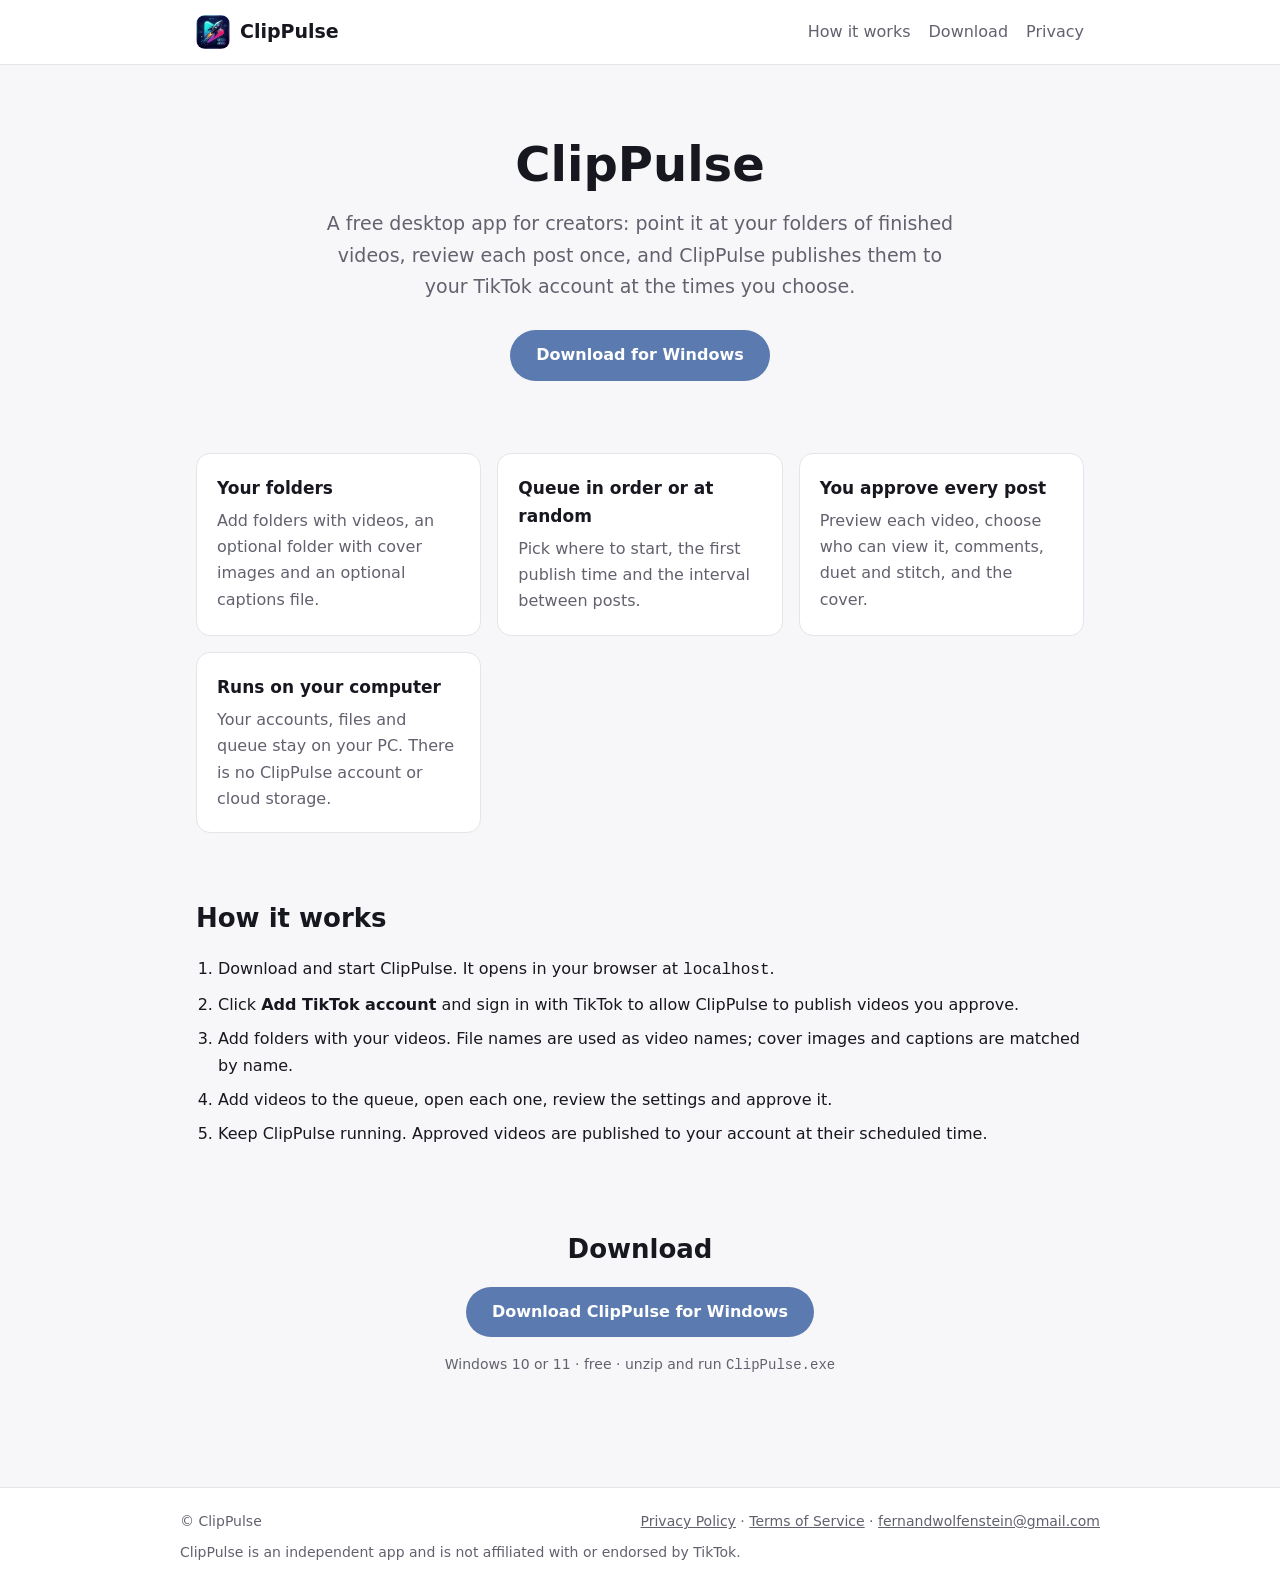
==== index.html @ 66550bf7 "Add files via upload" ====
<!doctype html>
<html lang="en">
<head>
  <meta charset="utf-8">
  <meta name="viewport" content="width=device-width, initial-scale=1">
  <title>ClipPulse – schedule and publish your prepared videos</title>
  <meta name="description" content="ClipPulse is a free desktop app that publishes your prepared videos to your TikTok account on a schedule you set.">
  <link rel="icon" href="/icon.png">
  <link rel="stylesheet" href="/style.css">
</head>
<body>
<header>
  <div class="wrap nav">
    <a class="brand" href="/"><img src="/icon.png" alt="">ClipPulse</a>
    <nav><a href="#how">How it works</a><a href="#download">Download</a><a href="/privacy-policy/">Privacy</a></nav>
  </div>
</header>

<main class="wrap">
  <div class="hero">
    <h1>ClipPulse</h1>
    <p>A free desktop app for creators: point it at your folders of finished videos, review each post once,
      and ClipPulse publishes them to your TikTok account at the times you choose.</p>
    <a class="btn" href="#download">Download for Windows</a>
  </div>

  <section>
    <div class="grid">
      <div class="card"><h3>Your folders</h3><p>Add folders with videos, an optional folder with cover images and an optional captions file.</p></div>
      <div class="card"><h3>Queue in order or at random</h3><p>Pick where to start, the first publish time and the interval between posts.</p></div>
      <div class="card"><h3>You approve every post</h3><p>Preview each video, choose who can view it, comments, duet and stitch, and the cover.</p></div>
      <div class="card"><h3>Runs on your computer</h3><p>Your accounts, files and queue stay on your PC. There is no ClipPulse account or cloud storage.</p></div>
    </div>
  </section>

  <section id="how">
    <h2>How it works</h2>
    <ol class="steps">
      <li>Download and start ClipPulse. It opens in your browser at <code>localhost</code>.</li>
      <li>Click <b>Add TikTok account</b> and sign in with TikTok to allow ClipPulse to publish videos you approve.</li>
      <li>Add folders with your videos. File names are used as video names; cover images and captions are matched by name.</li>
      <li>Add videos to the queue, open each one, review the settings and approve it.</li>
      <li>Keep ClipPulse running. Approved videos are published to your account at their scheduled time.</li>
    </ol>
  </section>

  <section id="download" class="download">
    <h2>Download</h2>
    <p><a class="btn" href="https://github.com/ClipPulse/clippulse/releases/latest">Download ClipPulse for Windows</a></p>
    <p class="small">Windows 10 or 11 · free · unzip and run <code>ClipPulse.exe</code></p>
  </section>
</main>

<footer>
  <div class="wrap footer-inner">
    <span>© ClipPulse</span>
    <span><a href="/privacy-policy/">Privacy Policy</a> · <a href="/terms-of-service/">Terms of Service</a> ·
      <a href="mailto:fernandwolfenstein@gmail.com">fernandwolfenstein@gmail.com</a></span>
    <span>ClipPulse is an independent app and is not affiliated with or endorsed by TikTok.</span>
  </div>
</footer>
</body>
</html>
---- style.css ----
:root {
  --bg: #f7f7f9;
  --surface: #ffffff;
  --text: #17171f;
  --muted: #62626f;
  --border: #e4e4ea;
  --accent: #5b7bb0;
  --accent-text: #ffffff;
}
@media (prefers-color-scheme: dark) {
  :root {
    --bg: #111116;
    --surface: #1b1b22;
    --text: #ececf1;
    --muted: #a0a0ad;
    --border: #2e2e38;
    --accent: #8fa8d4;
    --accent-text: #111116;
  }
}
* { box-sizing: border-box; }
body { margin: 0; background: var(--bg); color: var(--text); font: 16px/1.65 system-ui, -apple-system, "Segoe UI", Roboto, sans-serif; }
a { color: var(--accent); }
header, footer { background: var(--surface); border-color: var(--border); }
header { border-bottom: 1px solid var(--border); }
footer { border-top: 1px solid var(--border); margin-top: 64px; }
.wrap { max-width: 920px; margin: 0 auto; padding: 0 16px; }
.nav { display: flex; align-items: center; justify-content: space-between; height: 64px; gap: 12px; }
.brand { display: flex; align-items: center; gap: 10px; font-weight: 750; font-size: 19px; color: var(--text); text-decoration: none; }
.brand img { width: 34px; height: 34px; border-radius: 9px; }
.nav nav a { color: var(--muted); text-decoration: none; margin-left: 18px; }
.hero { padding: 72px 0 40px; text-align: center; }
.hero h1 { font-size: clamp(32px, 6vw, 48px); line-height: 1.15; margin: 0 0 16px; }
.hero p { color: var(--muted); font-size: 19px; max-width: 640px; margin: 0 auto 28px; }
.btn { display: inline-block; background: var(--accent); color: var(--accent-text); padding: 12px 26px; border-radius: 999px;
  font-weight: 650; text-decoration: none; }
.btn.secondary { background: transparent; color: var(--text); border: 1px solid var(--border); }
.grid { display: grid; grid-template-columns: repeat(auto-fit, minmax(240px, 1fr)); gap: 16px; }
.card { background: var(--surface); border: 1px solid var(--border); border-radius: 14px; padding: 20px; }
.card h3 { margin: 0 0 6px; font-size: 17px; }
.card p { margin: 0; color: var(--muted); }
section { padding: 32px 0; }
section h2 { font-size: 26px; margin: 0 0 16px; }
ol.steps { padding-left: 22px; }
ol.steps li { margin: 8px 0; }
.download { text-align: center; }
.small { font-size: 14px; color: var(--muted); }
.doc { padding: 40px 0; }
.doc h1 { font-size: 34px; margin-bottom: 4px; }
.doc h2 { font-size: 21px; margin-top: 32px; }
.footer-inner { display: flex; flex-wrap: wrap; gap: 8px 20px; justify-content: space-between; padding: 22px 0; font-size: 14px; color: var(--muted); }
.footer-inner a { color: var(--muted); }
@media (max-width: 560px) { .nav nav a { margin-left: 10px; font-size: 14px; } }
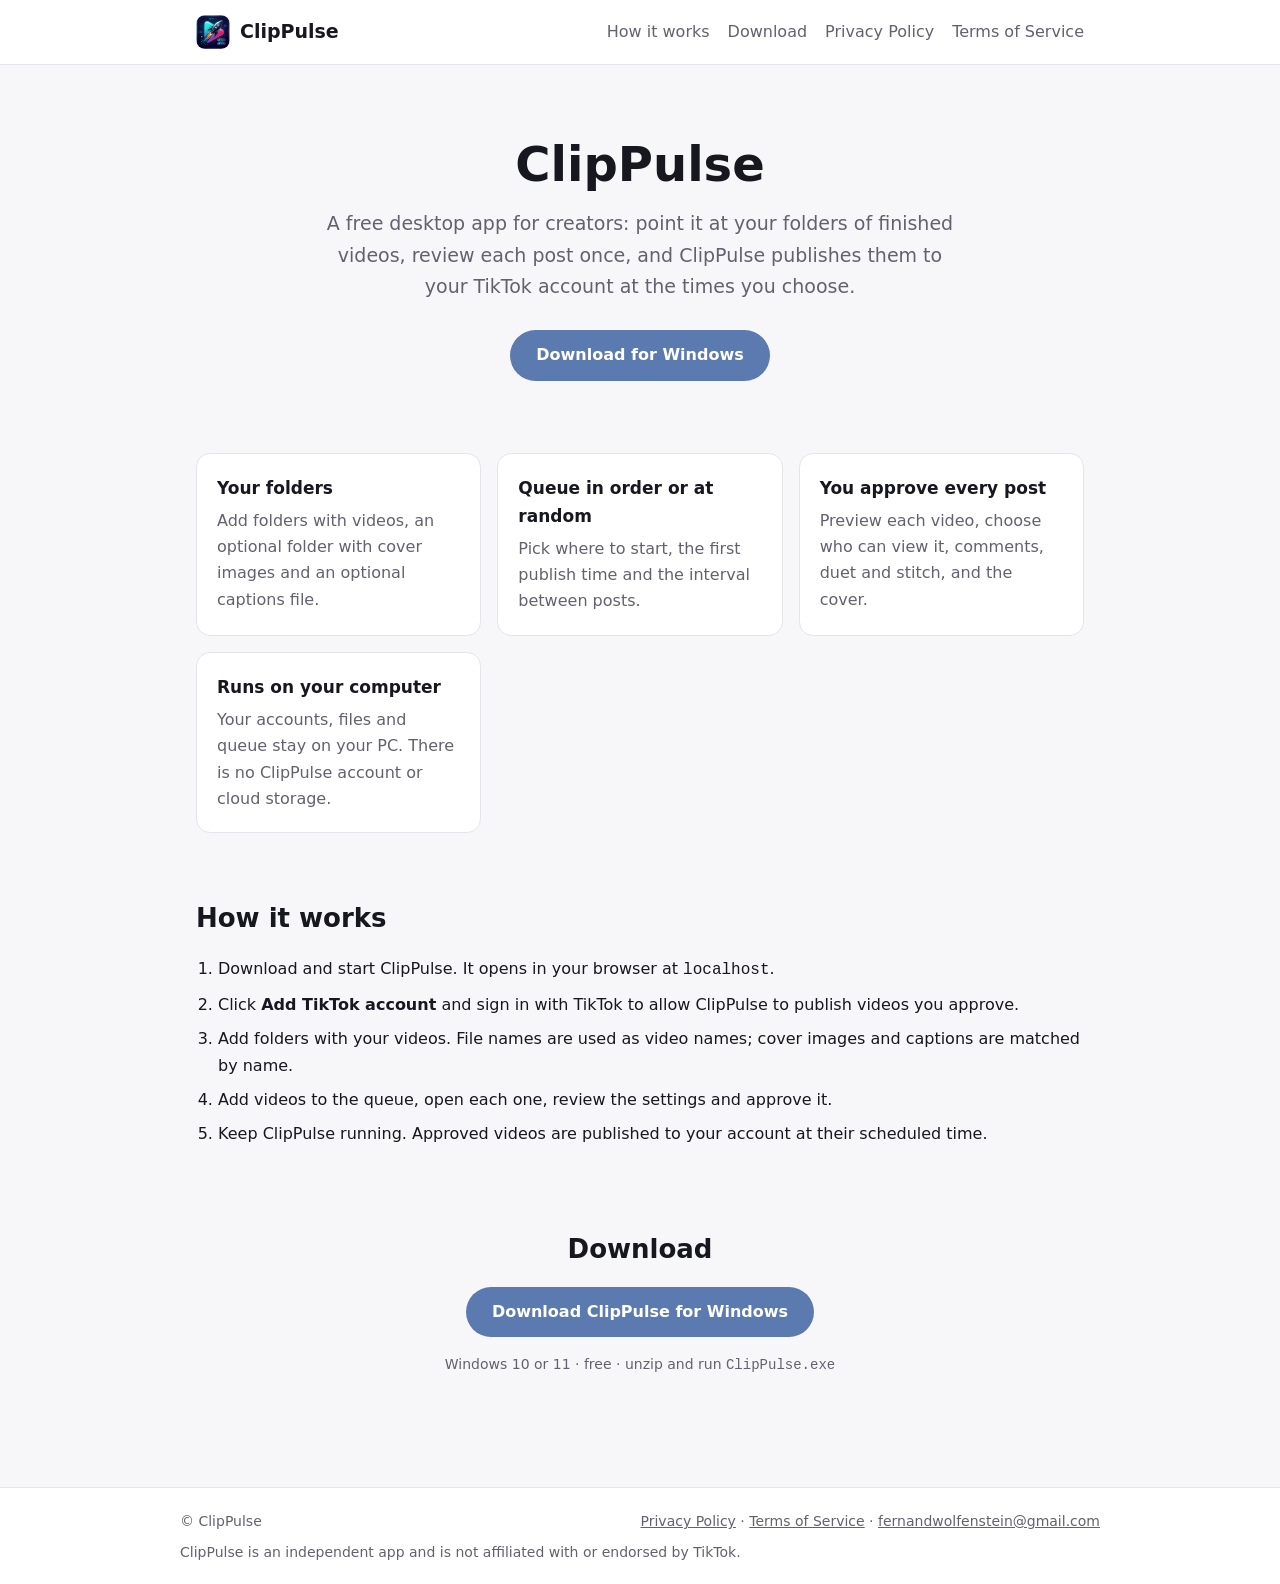
==== commit 5ec7d8de: "Add files via upload" ====
--- a/index.html
+++ b/index.html
@@ -12,7 +12,7 @@
 <header>
   <div class="wrap nav">
     <a class="brand" href="/"><img src="/icon.png" alt="">ClipPulse</a>
-    <nav><a href="#how">How it works</a><a href="#download">Download</a><a href="/privacy-policy/">Privacy</a></nav>
+    <nav><a href="/#how">How it works</a><a href="/#download">Download</a><a href="/privacy-policy/">Privacy Policy</a><a href="/terms-of-service/">Terms of Service</a></nav>
   </div>
 </header>
 
--- a/style.css
+++ b/style.css
@@ -51,3 +51,8 @@
 .footer-inner { display: flex; flex-wrap: wrap; gap: 8px 20px; justify-content: space-between; padding: 22px 0; font-size: 14px; color: var(--muted); }
 .footer-inner a { color: var(--muted); }
 @media (max-width: 560px) { .nav nav a { margin-left: 10px; font-size: 14px; } }
+@media (max-width: 720px) {
+  .nav { height: auto; padding: 12px 0; flex-direction: column; align-items: flex-start; }
+  .nav nav { display: flex; flex-wrap: wrap; gap: 4px 14px; }
+  .nav nav a { margin-left: 0; }
+}
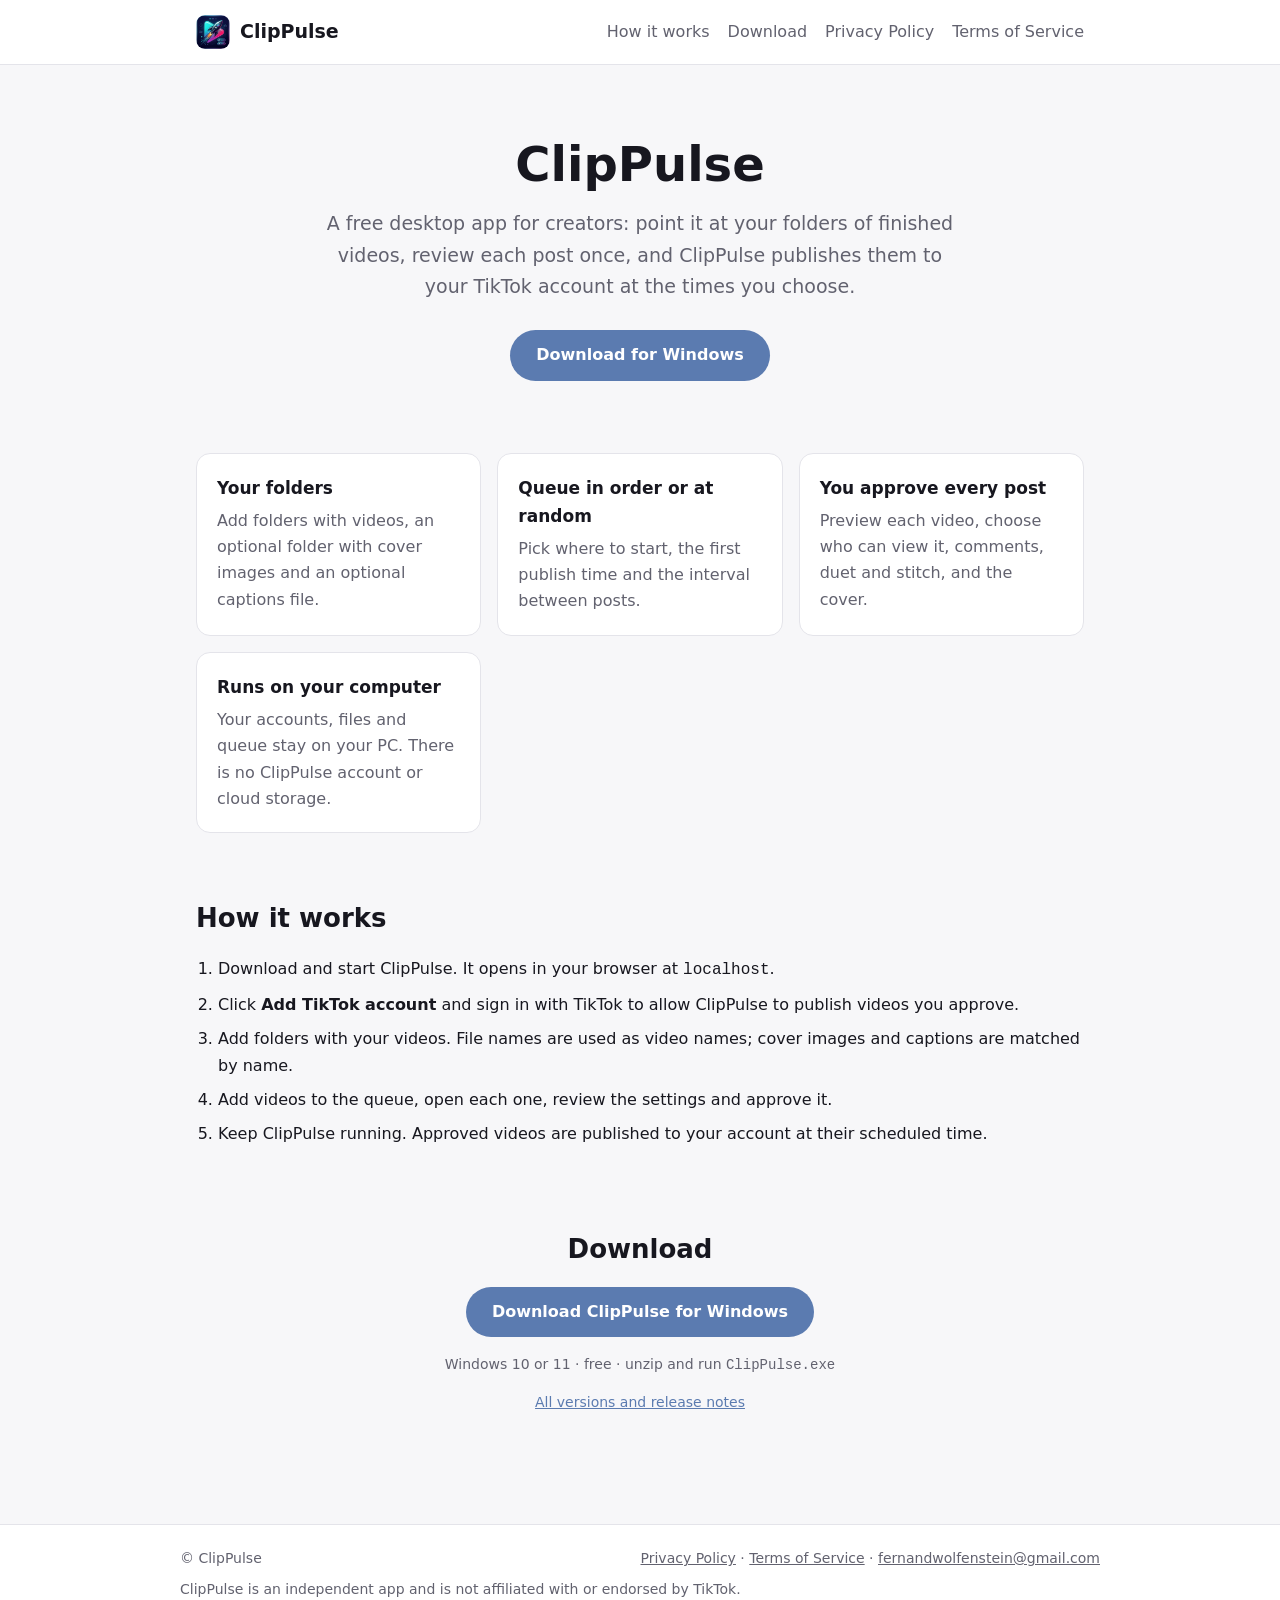
==== commit 8792e971: "Add files via upload" ====
--- a/index.html
+++ b/index.html
@@ -21,7 +21,7 @@
     <h1>ClipPulse</h1>
     <p>A free desktop app for creators: point it at your folders of finished videos, review each post once,
       and ClipPulse publishes them to your TikTok account at the times you choose.</p>
-    <a class="btn" href="#download">Download for Windows</a>
+    <a class="btn" href="https://github.com/ClipPulse/clippulse/releases/latest/download/ClipPulse-windows.zip">Download for Windows</a>
   </div>
 
   <section>
@@ -46,8 +46,9 @@
 
   <section id="download" class="download">
     <h2>Download</h2>
-    <p><a class="btn" href="https://github.com/ClipPulse/clippulse/releases/latest">Download ClipPulse for Windows</a></p>
+    <p><a class="btn" href="https://github.com/ClipPulse/clippulse/releases/latest/download/ClipPulse-windows.zip">Download ClipPulse for Windows</a></p>
     <p class="small">Windows 10 or 11 · free · unzip and run <code>ClipPulse.exe</code></p>
+    <p class="small"><a href="https://github.com/ClipPulse/clippulse/releases">All versions and release notes</a></p>
   </section>
 </main>
 
